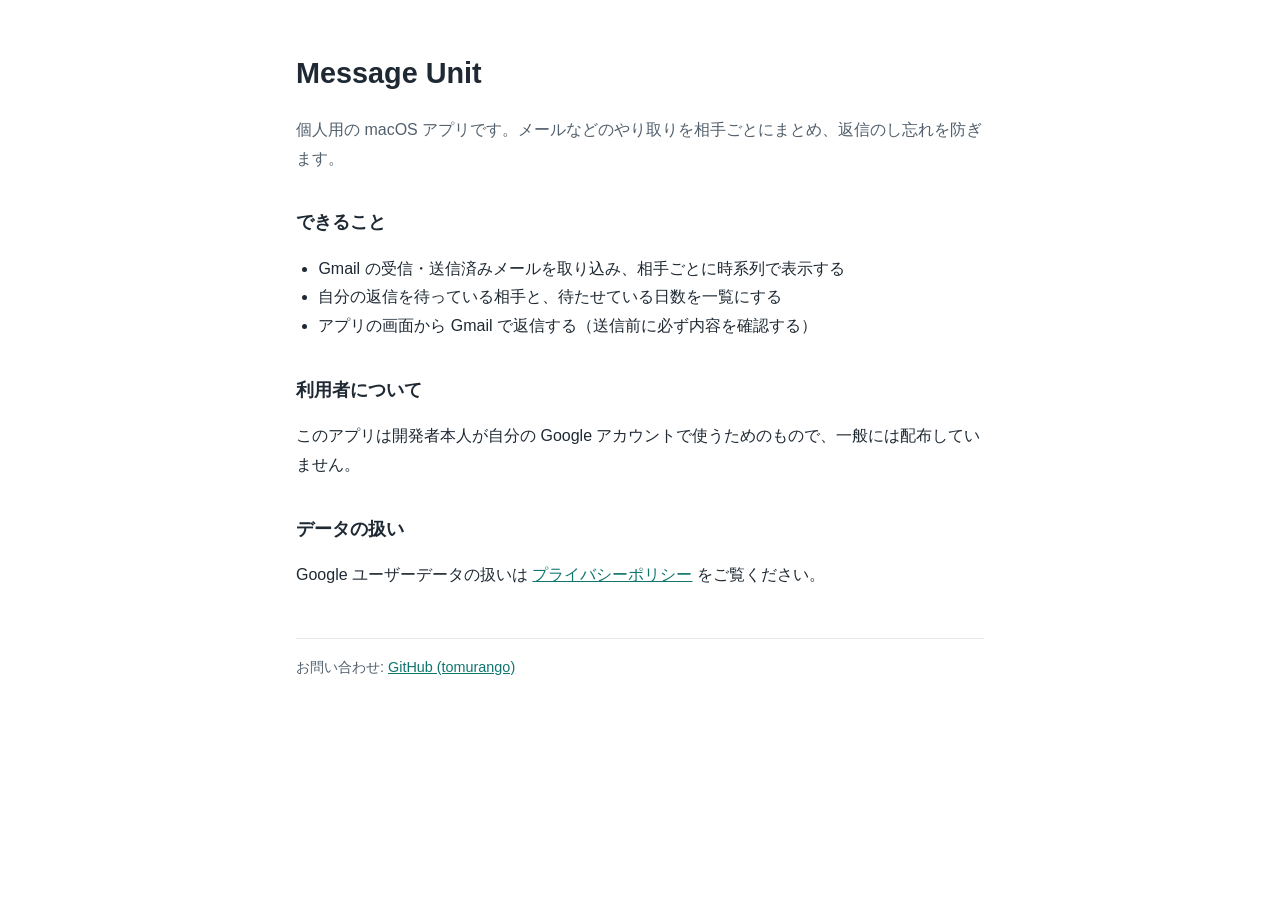
==== index.html @ 9a96cca4 "docs: Message Unit の説明ページとプライバシーポリシー Co-Authored-By: Claude Opus 5.5 <noreply@anthropic.com>" ====
<!doctype html>
<html lang="ja">
<head>
  <meta charset="utf-8">
  <meta name="viewport" content="width=device-width, initial-scale=1">
  <title>Message Unit</title>
  <link rel="stylesheet" href="style.css">
</head>
<body>
  <main>
    <h1>Message Unit</h1>
    <p class="lead">個人用の macOS アプリです。メールなどのやり取りを相手ごとにまとめ、返信のし忘れを防ぎます。</p>

    <h2>できること</h2>
    <ul>
      <li>Gmail の受信・送信済みメールを取り込み、相手ごとに時系列で表示する</li>
      <li>自分の返信を待っている相手と、待たせている日数を一覧にする</li>
      <li>アプリの画面から Gmail で返信する（送信前に必ず内容を確認する）</li>
    </ul>

    <h2>利用者について</h2>
    <p>このアプリは開発者本人が自分の Google アカウントで使うためのもので、一般には配布していません。</p>

    <h2>データの扱い</h2>
    <p>Google ユーザーデータの扱いは <a href="privacy.html">プライバシーポリシー</a> をご覧ください。</p>

    <footer>
      お問い合わせ: <a href="https://github.com/tomurango">GitHub (tomurango)</a>
    </footer>
  </main>
</body>
</html>
---- style.css ----
:root {
  --bg: #ffffff;
  --fg: #1f2933;
  --muted: #52606d;
  --accent: #0f766e;
  --line: #e4e7eb;
}

@media (prefers-color-scheme: dark) {
  :root {
    --bg: #111827;
    --fg: #e5e7eb;
    --muted: #9ca3af;
    --accent: #5eead4;
    --line: #374151;
  }
}

* { box-sizing: border-box; }

body {
  margin: 0;
  background: var(--bg);
  color: var(--fg);
  font-family: -apple-system, BlinkMacSystemFont, "Hiragino Sans", "Noto Sans JP", sans-serif;
  line-height: 1.8;
}

main {
  max-width: 720px;
  margin: 0 auto;
  padding: 48px 16px 64px;
}

h1 { font-size: 1.8rem; margin: 0 0 8px; }
h2 { font-size: 1.15rem; margin: 32px 0 8px; }
p, li { color: var(--fg); }
.lead, .meta { color: var(--muted); }
a { color: var(--accent); }
ul { padding-left: 1.4em; }

footer {
  margin-top: 48px;
  padding-top: 16px;
  border-top: 1px solid var(--line);
  color: var(--muted);
  font-size: 0.9rem;
}
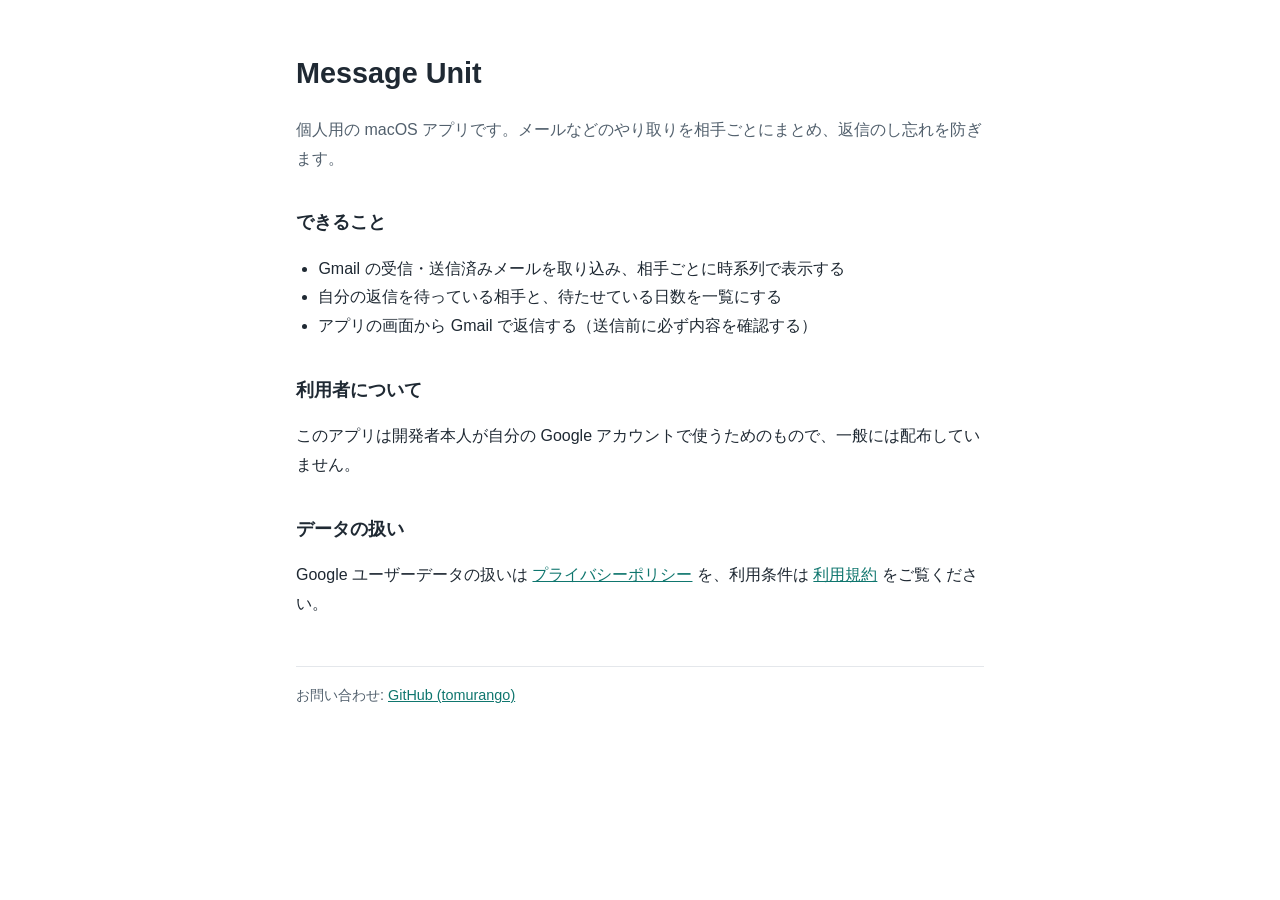
==== commit 89f0be86: "docs: 利用規約ページを追加 Co-Authored-By: Claude Opus 5.5 <noreply@anthropic.com>" ====
--- a/index.html
+++ b/index.html
@@ -22,7 +22,7 @@
     <p>このアプリは開発者本人が自分の Google アカウントで使うためのもので、一般には配布していません。</p>
 
     <h2>データの扱い</h2>
-    <p>Google ユーザーデータの扱いは <a href="privacy.html">プライバシーポリシー</a> をご覧ください。</p>
+    <p>Google ユーザーデータの扱いは <a href="privacy.html">プライバシーポリシー</a> を、利用条件は <a href="terms.html">利用規約</a> をご覧ください。</p>
 
     <footer>
       お問い合わせ: <a href="https://github.com/tomurango">GitHub (tomurango)</a>
